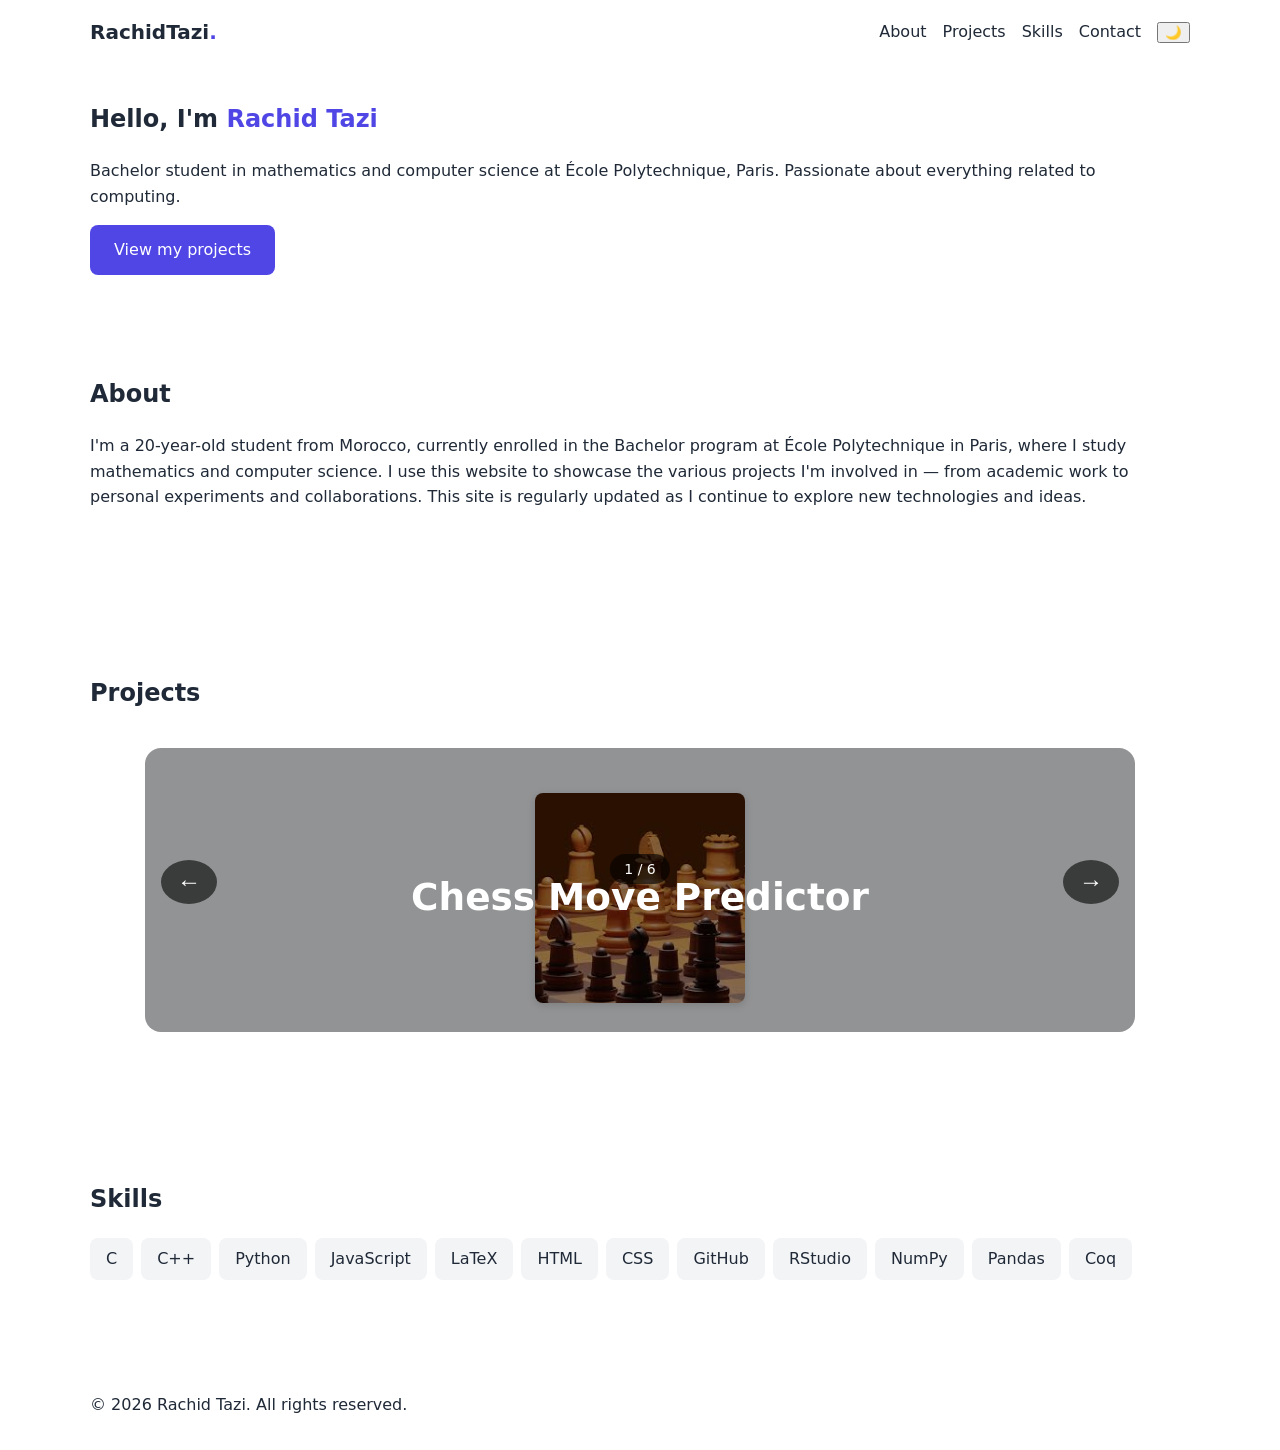
==== index.html @ f30f595a "Initial commit - deploy portfolio site" ====
<!DOCTYPE html>
<html lang="en">
  <head>
    <meta charset="UTF-8" />
    <meta name="viewport" content="width=device-width, initial-scale=1.0" />
    <title>Portfolio • Rachid Tazi</title>
    <link rel="stylesheet" href="styles/style.css" />
  </head>
  <body>
    <header>
      <nav id="navbar" class="container">
        <a href="#" class="logo">RachidTazi<span class="accent">.</span></a>
        <button id="nav-toggle" aria-label="Toggle navigation">
          <span></span><span></span><span></span>
        </button>
        <ul class="nav-links">
          <li><a href="#about">About</a></li>
          <li><a href="#projects">Projects</a></li>
          <li><a href="#skills">Skills</a></li>
          <li><a href="#contact">Contact</a></li>
          <li><button id="theme-toggle" aria-label="Toggle theme">🌙</button></li>
        </ul>
      </nav>
    </header>

    <main>
      <section id="hero" class="container">
        <h1>Hello, I'm <span class="accent">Rachid Tazi</span></h1>
        <p class="subtitle">
          Bachelor student in mathematics and computer science at École Polytechnique, Paris.
          Passionate about everything related to computing.
        </p>
        <a href="https://github.com/Rach0o0/Portfolio/tree/main" class="btn primary">View my projects</a>
      </section>

      <section id="about" class="container section">
        <h2>About</h2>
        <p>
          I'm a 20-year-old student from Morocco, currently enrolled in the Bachelor program at
          École Polytechnique in Paris, where I study mathematics and computer science. I use this
          website to showcase the various projects I'm involved in — from academic work to personal
          experiments and collaborations. This site is regularly updated as I continue to explore
          new technologies and ideas.
        </p>
      </section>

      <section id="projects" class="container section">
        <h2>Projects</h2>

        <!-- Slide counter -->
        <div id="slide-counter" class="slide-counter">1 / 6</div>

        <!-- Project cards will be dynamically inserted here -->
        <div id="projects-slider" class="container"></div>
      </section>

      <section id="skills" class="container section">
        <h2>Skills</h2>
        <ul id="skills-list" class="skills-list">
          <!-- Skills will be dynamically inserted by script.js -->
        </ul>
      </section>

    </main>

    <footer class="container">
      <p>© <span id="year"></span> Rachid Tazi. All rights reserved.</p>
    </footer>

    <script src="js/script.js"></script>
  </body>
</html>
---- styles/style.css ----
:root {
    --accent: #4f46e5;
    --bg: #ffffff;
    --text: #1f2937;
    --bg-alt: #f3f4f6;
  }
  
  [data-theme="dark"] {
    --accent: #6366f1;
    --bg: #111827;
    --text: #f9fafb;
    --bg-alt: #1f2937;
  }
  
  *, *::before, *::after {
    box-sizing: border-box;
  }
  
  body {
    margin: 0;
    font-family: system-ui, -apple-system, "Segoe UI", Roboto, sans-serif;
    line-height: 1.6;
    background: var(--bg);
    color: var(--text);
    scroll-behavior: smooth;
  }
  
  .container {
    width: min(90%, 1100px);
    margin-inline: auto;
    padding-block: 1rem;
  }
  
  .logo {
    font-weight: 700;
    font-size: 1.25rem;
    text-decoration: none;
    color: var(--text);
  }
  
  .accent {
    color: var(--accent);
  }
  
  nav {
    display: flex;
    align-items: center;
    justify-content: space-between;
  }
  
  nav .nav-links {
    list-style: none;
    display: flex;
    gap: 1rem;
    margin: 0;
    padding: 0;
  }
  
  nav a {
    text-decoration: none;
    color: var(--text);
    font-weight: 500;
  }
  
  .btn {
    display: inline-block;
    padding: 0.75rem 1.5rem;
    border-radius: 0.5rem;
    text-decoration: none;
    border: none;
    cursor: pointer;
  }
  
  .btn.primary {
    background: var(--accent);
    color: #fff;
  }
  
  .section {
    padding-block: 4rem;
  }
  
  #projects-slider {
    position: relative;
    overflow: hidden;
    height: 300px;
    border-radius: 1rem;
  }
  
  .slider-track {
    display: flex;
    transition: transform 0.5s ease-in-out;
    width: 100%;
    height: 100%;
  }
  
  .slide {
    min-width: 100%;
    height: 300px;
    background-color: var(--bg-alt); /* couleur d’arrière-plan unie */
    border-radius: 1rem;
    display: flex;
    flex-direction: column;
    align-items: center;
    justify-content: center;
    position: relative;
    text-decoration: none;
    overflow: hidden;
  }

  
  .slide-img {
    max-height: 70%;
    max-width: 90%;
    object-fit: contain;
    display: block;
    border-radius: 0.5rem;
    box-shadow: 0 2px 8px rgba(0, 0, 0, 0.15);
  }
  
  
  .slide .overlay {
    position: absolute;
    inset: 0;
    background: rgba(0, 0, 0, 0.4);
    display: flex;
    align-items: center;
    justify-content: center;
    color: white;
    font-size: 2rem;
  }
  
  .slider-btn {
    position: absolute;
    top: 50%;
    transform: translateY(-50%);
    background: rgba(0, 0, 0, 0.6);
    color: white;
    border: none;
    padding: 0.5rem 1rem;
    font-size: 1.5rem;
    cursor: pointer;
    z-index: 10;
    border-radius: 50%;
  }
  
  .slider-btn.prev {
    left: 1rem;
  }
  
  .slider-btn.next {
    right: 1rem;
  }
  
  .skills-list {
    display: flex;
    flex-wrap: wrap;
    gap: 0.5rem;
    list-style: none;
    padding: 0;
  }
  
  .skills-list li {
    background: var(--bg-alt);
    padding: 0.5rem 1rem;
    border-radius: 0.5rem;
  }
  
  #nav-toggle {
    display: none;
    flex-direction: column;
    gap: 0.25rem;
    background: transparent;
    border: none;
  }
  
  #nav-toggle span {
    width: 24px;
    height: 3px;
    background: var(--text);
    border-radius: 3px;
  }
  
  @media (max-width: 768px) {
    #nav-toggle {
      display: flex;
    }
    nav .nav-links {
      position: absolute;
      top: 64px;
      right: 1rem;
      flex-direction: column;
      background: var(--bg);
      padding: 1rem;
      border-radius: 0.75rem;
      display: none;
    }
    nav .nav-links.open {
      display: flex;
    }
  }
  
  .slide-counter {
    position: absolute;
    bottom: 1rem;
    left: 50%;
    transform: translateX(-50%);
    background: rgba(0, 0, 0, 0.6);
    color: #fff;
    padding: 0.25rem 0.9rem;
    border-radius: 9999px;
    font-size: 0.875rem;
    pointer-events: none;      /* ignore clicks */
    z-index: 15;
  }
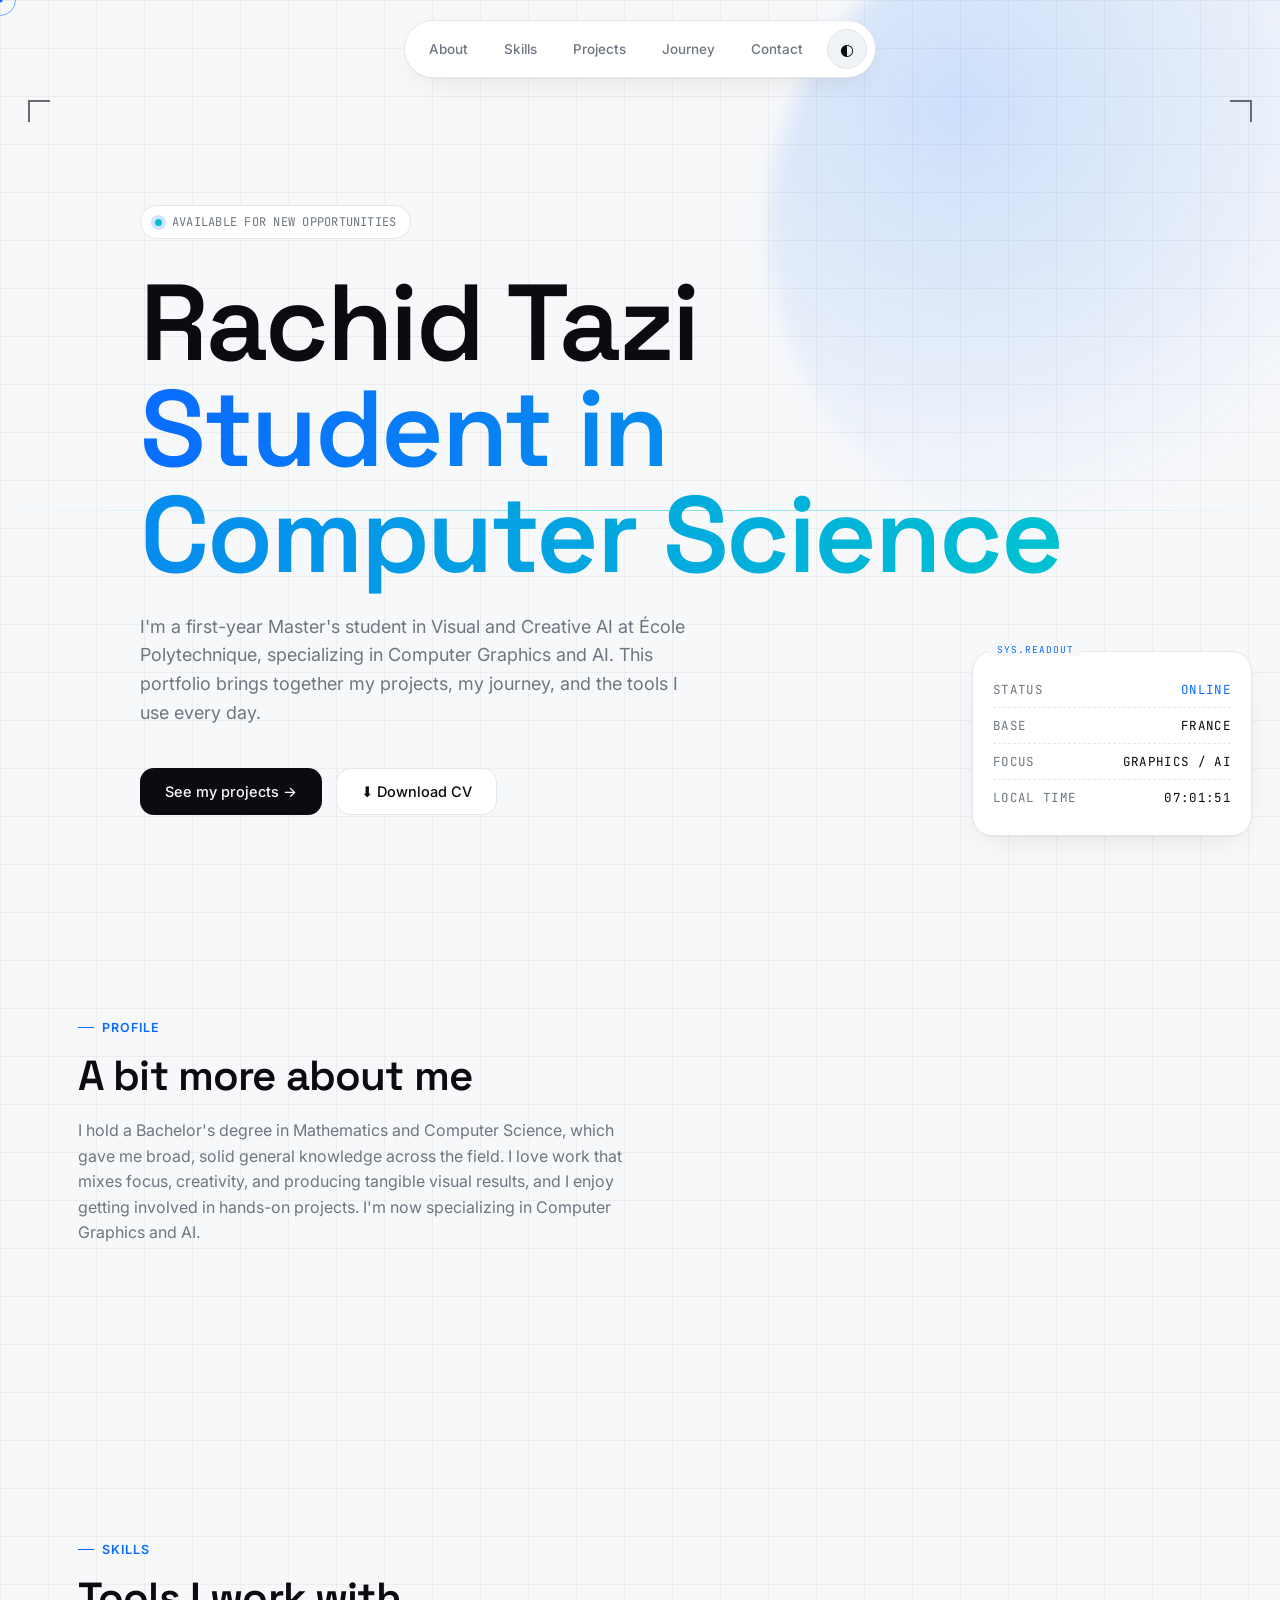
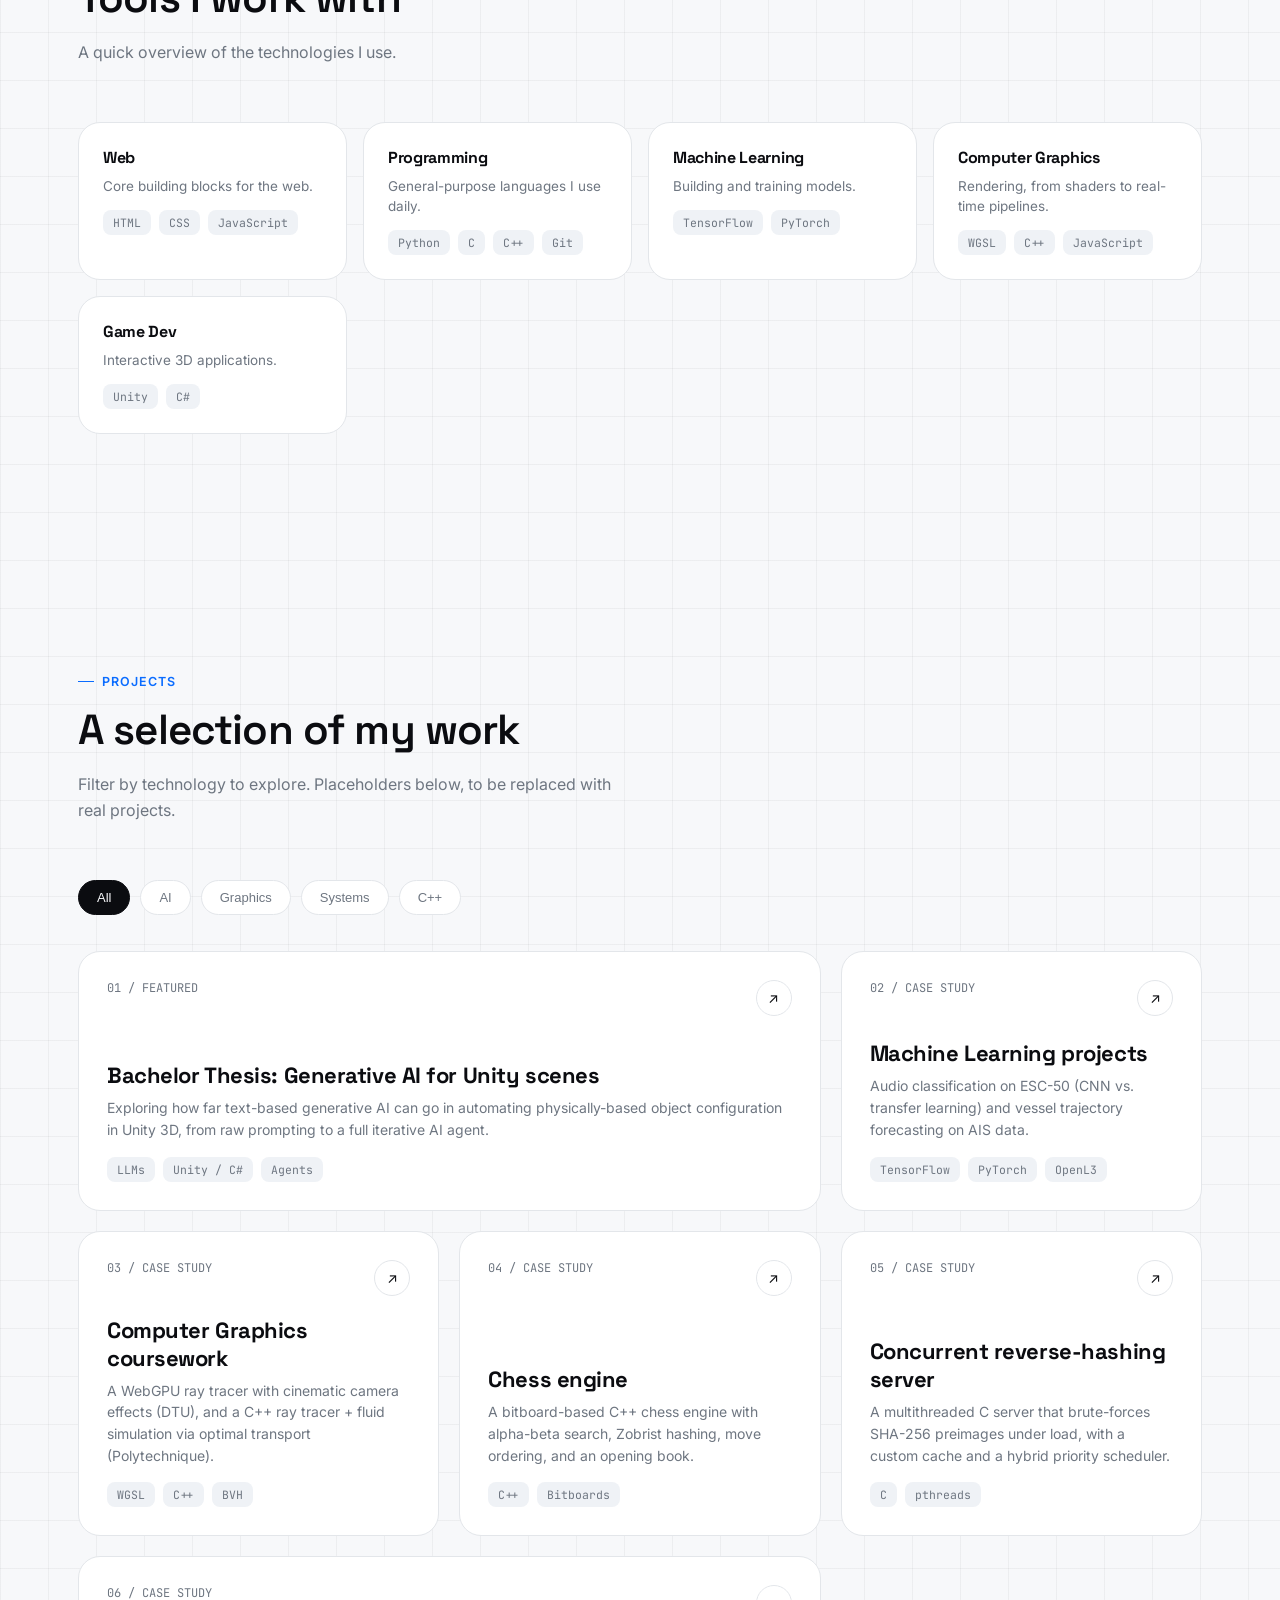
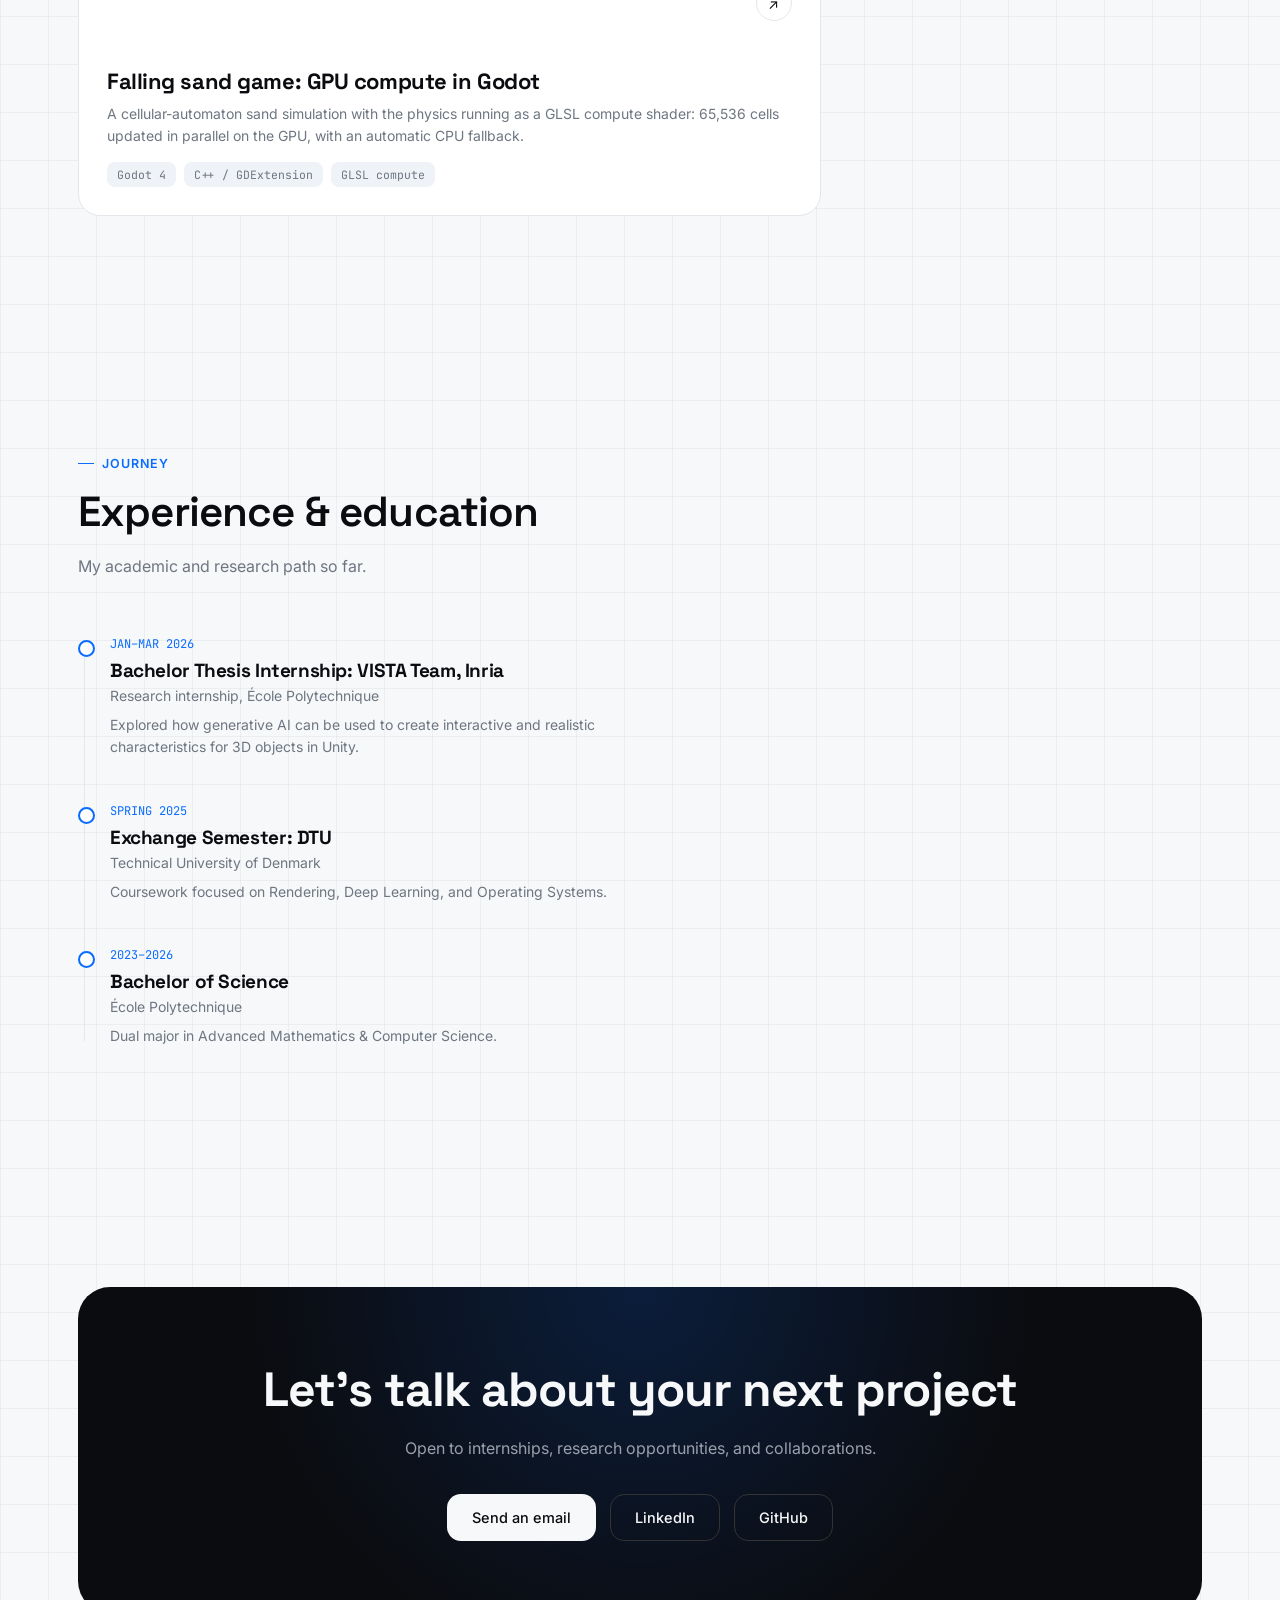
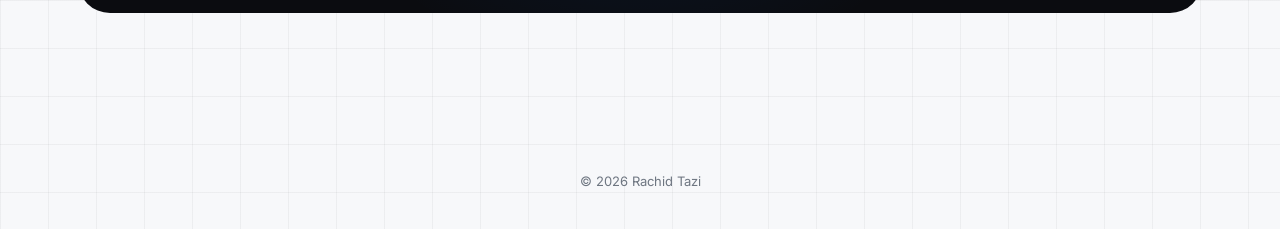
==== commit b04e49f6: "new version of website : 2026" ====
--- a/index.html
+++ b/index.html
@@ -1,72 +1,285 @@
-<!DOCTYPE html>
-<html lang="en">
-  <head>
-    <meta charset="UTF-8" />
-    <meta name="viewport" content="width=device-width, initial-scale=1.0" />
-    <title>Portfolio • Rachid Tazi</title>
-    <link rel="stylesheet" href="styles/style.css" />
-  </head>
-  <body>
-    <header>
-      <nav id="navbar" class="container">
-        <a href="#" class="logo">RachidTazi<span class="accent">.</span></a>
-        <button id="nav-toggle" aria-label="Toggle navigation">
-          <span></span><span></span><span></span>
-        </button>
-        <ul class="nav-links">
-          <li><a href="#about">About</a></li>
-          <li><a href="#projects">Projects</a></li>
-          <li><a href="#skills">Skills</a></li>
-          <li><a href="#contact">Contact</a></li>
-          <li><button id="theme-toggle" aria-label="Toggle theme">🌙</button></li>
-        </ul>
-      </nav>
-    </header>
-
-    <main>
-      <section id="hero" class="container">
-        <h1>Hello, I'm <span class="accent">Rachid Tazi</span></h1>
-        <p class="subtitle">
-          Bachelor student in mathematics and computer science at École Polytechnique, Paris.
-          Passionate about everything related to computing.
-        </p>
-        <a href="https://github.com/Rach0o0/Portfolio/tree/main" class="btn primary">View my projects</a>
-      </section>
-
-      <section id="about" class="container section">
-        <h2>About</h2>
-        <p>
-          I'm a 20-year-old student from Morocco, currently enrolled in the Bachelor program at
-          École Polytechnique in Paris, where I study mathematics and computer science. I use this
-          website to showcase the various projects I'm involved in — from academic work to personal
-          experiments and collaborations. This site is regularly updated as I continue to explore
-          new technologies and ideas.
-        </p>
-      </section>
-
-      <section id="projects" class="container section">
-        <h2>Projects</h2>
-
-        <!-- Slide counter -->
-        <div id="slide-counter" class="slide-counter">1 / 6</div>
-
-        <!-- Project cards will be dynamically inserted here -->
-        <div id="projects-slider" class="container"></div>
-      </section>
-
-      <section id="skills" class="container section">
-        <h2>Skills</h2>
-        <ul id="skills-list" class="skills-list">
-          <!-- Skills will be dynamically inserted by script.js -->
-        </ul>
-      </section>
-
-    </main>
-
-    <footer class="container">
-      <p>© <span id="year"></span> Rachid Tazi. All rights reserved.</p>
-    </footer>
-
-    <script src="js/script.js"></script>
-  </body>
-</html>
+<!DOCTYPE html>
+<html lang="fr">
+<head>
+<meta charset="UTF-8">
+<meta name="viewport" content="width=device-width, initial-scale=1.0">
+<title>Rachid Tazi | Portfolio</title>
+<meta name="description" content="Rachid Tazi, Computer Science student specializing in Computer Graphics and AI.">
+<link rel="preconnect" href="https://fonts.googleapis.com">
+<link href="https://fonts.googleapis.com/css2?family=Space+Grotesk:wght@400;500;600;700&family=Inter:wght@400;500;600&family=JetBrains+Mono:wght@400;500&display=swap" rel="stylesheet">
+<link rel="stylesheet" href="style.css">
+</head>
+<body>
+
+<div id="boot">
+  <div class="boot-line">&gt; INITIALIZING PORTFOLIO...</div>
+  <div class="boot-line">&gt; LOADING PROJECTS...</div>
+  <div class="boot-line">&gt; READY.</div>
+  <div class="bar"><div class="bar-fill"></div></div>
+</div>
+
+<div class="cursor-dot" id="cursorDot"></div>
+<div class="cursor-ring" id="cursorRing"></div>
+
+<nav class="nav-pill">
+  <a href="#about">About</a>
+  <a href="#skills">Skills</a>
+  <a href="#projects">Projects</a>
+  <a href="#experience">Journey</a>
+  <a href="#contact">Contact</a>
+  <div class="nav-toggle" id="themeToggle" title="Toggle theme">◐</div>
+</nav>
+
+<header class="hero">
+  <div class="corner tl"></div>
+  <div class="corner tr"></div>
+  <div class="scanline"></div>
+  <div class="orb"></div>
+  <div class="wrap">
+    <div class="status-line mono"><span class="dot"></span> AVAILABLE FOR NEW OPPORTUNITIES</div>
+    <h1>Rachid Tazi<br><span>Student in Computer Science</span></h1>
+    <p class="lead">I'm a first-year Master's student in Visual and Creative AI at École Polytechnique, specializing in Computer Graphics and AI. This portfolio brings together my projects, my journey, and the tools I use every day.</p>
+    <div class="hero-actions">
+      <a href="#projects" class="btn btn-primary">See my projects →</a>
+      <a href="assets/CV_Rachid_Tazi.pdf" class="btn btn-ghost" target="_blank" rel="noopener">⬇ Download CV</a>
+    </div>
+  </div>
+  <div class="console mono">
+    <div class="row"><span class="label">STATUS</span><span class="val live">ONLINE</span></div>
+    <div class="row"><span class="label">BASE</span><span class="val">FRANCE</span></div>
+    <div class="row"><span class="label">FOCUS</span><span class="val">GRAPHICS / AI</span></div>
+    <div class="row"><span class="label">LOCAL TIME</span><span class="val" id="clock">--:--:--</span></div>
+  </div>
+</header>
+
+<section id="about">
+  <div class="wrap reveal">
+    <div class="eyebrow">Profile</div>
+    <h2 class="section-title">A bit more about me</h2>
+    <p class="section-sub">I hold a Bachelor's degree in Mathematics and Computer Science, which gave me broad, solid general knowledge across the field. I love work that mixes focus, creativity, and producing tangible visual results, and I enjoy getting involved in hands-on projects. I'm now specializing in Computer Graphics and AI.</p>
+  </div>
+</section>
+
+<section id="skills">
+  <div class="wrap">
+    <div class="eyebrow reveal">Skills</div>
+    <h2 class="section-title reveal">Tools I work with</h2>
+    <p class="section-sub reveal">A quick overview of the technologies I use.</p>
+    <div class="skills-grid">
+      <div class="skill-card reveal">
+        <h3>Web</h3>
+        <p>Core building blocks for the web.</p>
+        <div class="chip-row"><span class="chip">HTML</span><span class="chip">CSS</span><span class="chip">JavaScript</span></div>
+      </div>
+      <div class="skill-card reveal">
+        <h3>Programming</h3>
+        <p>General-purpose languages I use daily.</p>
+        <div class="chip-row"><span class="chip">Python</span><span class="chip">C</span><span class="chip">C++</span><span class="chip">Git</span></div>
+      </div>
+      <div class="skill-card reveal">
+        <h3>Machine Learning</h3>
+        <p>Building and training models.</p>
+        <div class="chip-row"><span class="chip">TensorFlow</span><span class="chip">PyTorch</span></div>
+      </div>
+      <div class="skill-card reveal">
+        <h3>Computer Graphics</h3>
+        <p>Rendering, from shaders to real-time pipelines.</p>
+        <div class="chip-row"><span class="chip">WGSL</span><span class="chip">C++</span><span class="chip">JavaScript</span></div>
+      </div>
+      <div class="skill-card reveal">
+        <h3>Game Dev</h3>
+        <p>Interactive 3D applications.</p>
+        <div class="chip-row"><span class="chip">Unity</span><span class="chip">C#</span></div>
+      </div>
+    </div>
+  </div>
+</section>
+
+<section id="projects">
+  <div class="wrap">
+    <div class="eyebrow reveal">Projects</div>
+    <h2 class="section-title reveal">A selection of my work</h2>
+    <p class="section-sub reveal">Filter by technology to explore. Placeholders below, to be replaced with real projects.</p>
+
+    <div class="filters reveal">
+      <button class="filter-btn active" data-filter="all">All</button>
+      <button class="filter-btn" data-filter="ai">AI</button>
+      <button class="filter-btn" data-filter="graphics">Graphics</button>
+      <button class="filter-btn" data-filter="systems">Systems</button>
+      <button class="filter-btn" data-filter="cpp">C++</button>
+    </div>
+
+    <div class="projects-grid" id="projectsGrid">
+      <a href="projects/thesis.html" class="project-card large reveal" data-tags="ai graphics" style="cursor:none;">
+        <div class="hud tl"></div><div class="hud br"></div>
+        <div class="project-top">
+          <span class="project-index">01 / FEATURED</span>
+          <span class="project-link">↗</span>
+        </div>
+        <div>
+          <h3>Bachelor Thesis: Generative AI for Unity scenes</h3>
+          <p>Exploring how far text-based generative AI can go in automating physically-based object configuration in Unity 3D, from raw prompting to a full iterative AI agent.</p>
+          <div class="chip-row"><span class="chip">LLMs</span><span class="chip">Unity / C#</span><span class="chip">Agents</span></div>
+        </div>
+      </a>
+      <a href="projects/machine-learning.html" class="project-card small reveal" data-tags="ai" style="cursor:none;">
+        <div class="hud tl"></div><div class="hud br"></div>
+        <div class="project-top">
+          <span class="project-index">02 / CASE STUDY</span>
+          <span class="project-link">↗</span>
+        </div>
+        <div>
+          <h3>Machine Learning projects</h3>
+          <p>Audio classification on ESC-50 (CNN vs. transfer learning) and vessel trajectory forecasting on AIS data.</p>
+          <div class="chip-row"><span class="chip">TensorFlow</span><span class="chip">PyTorch</span><span class="chip">OpenL3</span></div>
+        </div>
+      </a>
+      <a href="projects/graphics.html" class="project-card small reveal" data-tags="graphics" style="cursor:none;">
+        <div class="hud tl"></div><div class="hud br"></div>
+        <div class="project-top">
+          <span class="project-index">03 / CASE STUDY</span>
+          <span class="project-link">↗</span>
+        </div>
+        <div>
+          <h3>Computer Graphics coursework</h3>
+          <p>A WebGPU ray tracer with cinematic camera effects (DTU), and a C++ ray tracer + fluid simulation via optimal transport (Polytechnique).</p>
+          <div class="chip-row"><span class="chip">WGSL</span><span class="chip">C++</span><span class="chip">BVH</span></div>
+        </div>
+      </a>
+      <a href="projects/chess.html" class="project-card small reveal" data-tags="cpp" style="cursor:none;">
+        <div class="hud tl"></div><div class="hud br"></div>
+        <div class="project-top">
+          <span class="project-index">04 / CASE STUDY</span>
+          <span class="project-link">↗</span>
+        </div>
+        <div>
+          <h3>Chess engine</h3>
+          <p>A bitboard-based C++ chess engine with alpha-beta search, Zobrist hashing, move ordering, and an opening book.</p>
+          <div class="chip-row"><span class="chip">C++</span><span class="chip">Bitboards</span></div>
+        </div>
+      </a>
+      <a href="projects/systems.html" class="project-card small reveal" data-tags="systems" style="cursor:none;">
+        <div class="hud tl"></div><div class="hud br"></div>
+        <div class="project-top">
+          <span class="project-index">05 / CASE STUDY</span>
+          <span class="project-link">↗</span>
+        </div>
+        <div>
+          <h3>Concurrent reverse-hashing server</h3>
+          <p>A multithreaded C server that brute-forces SHA-256 preimages under load, with a custom cache and a hybrid priority scheduler.</p>
+          <div class="chip-row"><span class="chip">C</span><span class="chip">pthreads</span></div>
+        </div>
+      </a>
+      <a href="projects/falling-sand.html" class="project-card large reveal" data-tags="graphics cpp" style="cursor:none;">
+        <div class="hud tl"></div><div class="hud br"></div>
+        <div class="project-top">
+          <span class="project-index">06 / CASE STUDY</span>
+          <span class="project-link">↗</span>
+        </div>
+        <div>
+          <h3>Falling sand game: GPU compute in Godot</h3>
+          <p>A cellular-automaton sand simulation with the physics running as a GLSL compute shader: 65,536 cells updated in parallel on the GPU, with an automatic CPU fallback.</p>
+          <div class="chip-row"><span class="chip">Godot 4</span><span class="chip">C++ / GDExtension</span><span class="chip">GLSL compute</span></div>
+        </div>
+      </a>
+    </div>
+  </div>
+</section>
+
+<section id="experience">
+  <div class="wrap">
+    <div class="eyebrow reveal">Journey</div>
+    <h2 class="section-title reveal">Experience & education</h2>
+    <p class="section-sub reveal">My academic and research path so far.</p>
+    <div class="timeline">
+      <div class="tl-item reveal">
+        <span class="tl-date">JAN–MAR 2026</span>
+        <h3>Bachelor Thesis Internship: VISTA Team, Inria</h3>
+        <div class="role">Research internship, École Polytechnique</div>
+        <p>Explored how generative AI can be used to create interactive and realistic characteristics for 3D objects in Unity.</p>
+      </div>
+      <div class="tl-item reveal">
+        <span class="tl-date">SPRING 2025</span>
+        <h3>Exchange Semester: DTU</h3>
+        <div class="role">Technical University of Denmark</div>
+        <p>Coursework focused on Rendering, Deep Learning, and Operating Systems.</p>
+      </div>
+      <div class="tl-item reveal">
+        <span class="tl-date">2023–2026</span>
+        <h3>Bachelor of Science</h3>
+        <div class="role">École Polytechnique</div>
+        <p>Dual major in Advanced Mathematics &amp; Computer Science.</p>
+      </div>
+    </div>
+  </div>
+</section>
+
+<section id="contact">
+  <div class="wrap reveal">
+    <div class="contact-card">
+      <h2>Let's talk about your next project</h2>
+      <p>Open to internships, research opportunities, and collaborations.</p>
+      <div class="contact-actions">
+        <a href="mailto:rachidtazi2005@gmail.com" class="btn btn-primary">Send an email</a>
+        <a href="https://www.linkedin.com/in/rachid-tazi/" class="btn btn-ghost" target="_blank" rel="noopener">LinkedIn</a>
+        <a href="https://github.com/Rach0o0" class="btn btn-ghost" target="_blank" rel="noopener">GitHub</a>
+      </div>
+    </div>
+  </div>
+</section>
+
+<footer>© 2026 Rachid Tazi</footer>
+
+<script>
+  // Boot sequence
+  window.addEventListener('load', () => {
+    setTimeout(() => { document.getElementById('boot').classList.add('hide'); }, 1500);
+  });
+
+  // Custom cursor
+  const dot = document.getElementById('cursorDot');
+  const ring = document.getElementById('cursorRing');
+  window.addEventListener('mousemove', (e) => {
+    dot.style.left = e.clientX + 'px'; dot.style.top = e.clientY + 'px';
+    ring.style.left = e.clientX + 'px'; ring.style.top = e.clientY + 'px';
+  });
+  document.querySelectorAll('a, button, .skill-card, .project-card').forEach(el => {
+    el.addEventListener('mouseenter', () => ring.classList.add('active'));
+    el.addEventListener('mouseleave', () => ring.classList.remove('active'));
+  });
+
+  // Live clock
+  const clockEl = document.getElementById('clock');
+  function tick(){ clockEl.textContent = new Date().toLocaleTimeString('fr-FR'); }
+  tick(); setInterval(tick, 1000);
+
+  // Theme toggle (état en mémoire, pas de localStorage)
+  const root = document.documentElement;
+  document.getElementById('themeToggle').addEventListener('click', () => {
+    root.classList.toggle('dark');
+  });
+
+  // Scroll reveal
+  const revealEls = document.querySelectorAll('.reveal');
+  const io = new IntersectionObserver((entries) => {
+    entries.forEach(e => { if(e.isIntersecting){ e.target.classList.add('in'); io.unobserve(e.target); } });
+  }, { threshold: 0.15 });
+  revealEls.forEach(el => io.observe(el));
+
+  // Project filters
+  const buttons = document.querySelectorAll('.filter-btn');
+  const cards = document.querySelectorAll('.project-card');
+  buttons.forEach(btn => {
+    btn.addEventListener('click', () => {
+      buttons.forEach(b => b.classList.remove('active'));
+      btn.classList.add('active');
+      const f = btn.dataset.filter;
+      cards.forEach(card => {
+        const tags = card.dataset.tags;
+        card.style.display = (f === 'all' || tags.includes(f)) ? '' : 'none';
+      });
+    });
+  });
+</script>
+</body>
+</html>
--- a/style.css
+++ b/style.css
@@ -0,0 +1,342 @@
+:root{
+    --bg:#F7F8FA;
+    --surface:#FFFFFF;
+    --surface-2:#EFF2F6;
+    --ink:#0B0C10;
+    --muted:#6E7681;
+    --accent:#0A6CFF;
+    --accent-2:#00C2D1;
+    --line:#E3E6EA;
+    --glow: rgba(10,108,255,0.18);
+    --grid-line: rgba(10,12,16,0.045);
+    --radius: 22px;
+    --shadow: 0 1px 2px rgba(10,12,16,0.04), 0 12px 32px -12px rgba(10,12,16,0.10);
+  }
+  html.dark{
+    --bg:#08090C;
+    --surface:#131519;
+    --surface-2:#1A1D22;
+    --ink:#F4F6F8;
+    --muted:#9AA1AC;
+    --accent:#4FA3FF;
+    --accent-2:#00D9E8;
+    --line:#24272D;
+    --glow: rgba(79,163,255,0.22);
+    --grid-line: rgba(255,255,255,0.045);
+    --shadow: 0 1px 2px rgba(0,0,0,0.3), 0 20px 44px -16px rgba(0,0,0,0.6);
+  }
+  *{box-sizing:border-box; margin:0; padding:0;}
+  html{scroll-behavior:smooth;}
+  body{
+    background:
+      linear-gradient(var(--grid-line) 1px, transparent 1px),
+      linear-gradient(90deg, var(--grid-line) 1px, transparent 1px),
+      var(--bg);
+    background-size: 48px 48px, 48px 48px, 100% 100%;
+    color:var(--ink);
+    font-family:'Inter',system-ui,sans-serif;
+    -webkit-font-smoothing:antialiased;
+    transition:background-color .4s ease, color .4s ease;
+    overflow-x:hidden;
+    cursor:none;
+  }
+  h1,h2,h3,.display{ font-family:'Space Grotesk',sans-serif; letter-spacing:-0.02em; }
+  .mono{ font-family:'JetBrains Mono',monospace; letter-spacing:0.02em; }
+  a{ color:inherit; text-decoration:none; }
+  img{ max-width:100%; display:block; }
+  .wrap{ max-width:1180px; margin:0 auto; padding:0 28px; }
+
+  /* ---------- CUSTOM CURSOR (HUD reticle) ---------- */
+  .cursor-dot, .cursor-ring{ position:fixed; top:0; left:0; pointer-events:none; z-index:9999; border-radius:50%; transform:translate(-50%,-50%); }
+  .cursor-dot{ width:5px; height:5px; background:var(--accent); }
+  .cursor-ring{ width:32px; height:32px; border:1px solid var(--accent); opacity:.55; transition: width .2s ease, height .2s ease, opacity .2s ease, background .2s ease; }
+  .cursor-ring.active{ width:52px; height:52px; background:var(--glow); opacity:.9; }
+  @media (max-width:900px){ .cursor-dot,.cursor-ring{ display:none; } body{ cursor:auto; } }
+
+  /* ---------- BOOT SEQUENCE ---------- */
+  #boot{
+    position:fixed; inset:0; z-index:10000; background:#08090C; color:#4FA3FF;
+    display:flex; flex-direction:column; align-items:center; justify-content:center;
+    font-family:'JetBrains Mono',monospace; letter-spacing:0.06em;
+    transition: opacity .6s ease, visibility .6s ease;
+  }
+  #boot .boot-line{ font-size:13px; opacity:0; margin-bottom:8px; animation: bootIn .4s ease forwards; }
+  #boot .boot-line:nth-child(1){ animation-delay:.1s; }
+  #boot .boot-line:nth-child(2){ animation-delay:.5s; }
+  #boot .boot-line:nth-child(3){ animation-delay:.9s; }
+  #boot .bar{ width:220px; height:2px; background:#1A1D22; margin-top:18px; overflow:hidden; border-radius:2px; }
+  #boot .bar-fill{ height:100%; width:0%; background:linear-gradient(90deg,#4FA3FF,#00D9E8); animation: bootBar 1.3s ease-in forwards; animation-delay:.3s; }
+  @keyframes bootIn{ to{ opacity:.85; } }
+  @keyframes bootBar{ to{ width:100%; } }
+  #boot.hide{ opacity:0; visibility:hidden; }
+
+  /* ---------- NAV ---------- */
+  .nav-pill{
+    position:fixed; top:20px; left:50%; transform:translateX(-50%);
+    z-index:100;
+    display:flex; align-items:center; gap:4px;
+    background:var(--surface);
+    border:1px solid var(--line);
+    border-radius:999px;
+    padding:8px 8px;
+    box-shadow:var(--shadow);
+    backdrop-filter: blur(12px);
+  }
+  .nav-pill a{
+    font-size:13.5px; font-weight:500; color:var(--muted);
+    padding:9px 16px; border-radius:999px; transition: all .25s ease;
+  }
+  .nav-pill a:hover{ color:var(--ink); background:var(--surface-2); }
+  .nav-toggle{
+    width:40px; height:40px; border-radius:50%;
+    display:flex; align-items:center; justify-content:center;
+    background:var(--surface-2); border:1px solid var(--line);
+    cursor:none; font-size:16px; margin-left:4px;
+    transition: transform .3s ease;
+  }
+  .nav-toggle:hover{ transform:rotate(20deg); }
+
+  /* ---------- HERO ---------- */
+  .hero{
+    position:relative;
+    min-height:100vh;
+    display:flex; flex-direction:column; justify-content:center;
+    padding-top:120px;
+    overflow:hidden;
+  }
+  .corner{ position:absolute; width:22px; height:22px; border-color:var(--accent); opacity:.6; }
+  .corner.tl{ top:100px; left:28px; border-top:2px solid; border-left:2px solid; }
+  .corner.tr{ top:100px; right:28px; border-top:2px solid; border-right:2px solid; }
+  .orb{
+    position:absolute; top:-10%; right:-10%;
+    width:640px; height:640px; border-radius:50%;
+    background: radial-gradient(circle at 30% 30%, var(--glow), transparent 70%);
+    filter: blur(10px);
+    pointer-events:none;
+    animation: floaty 12s ease-in-out infinite;
+  }
+  @keyframes floaty{
+    0%,100%{ transform: translate(0,0) scale(1); }
+    50%{ transform: translate(-30px, 40px) scale(1.06); }
+  }
+  .scanline{ position:absolute; left:0; right:0; height:1px; background:linear-gradient(90deg,transparent,var(--accent-2),transparent); opacity:.5; animation: scan 6s linear infinite; }
+  @keyframes scan{ 0%{ top:15%; } 50%{ top:80%; } 100%{ top:15%; } }
+
+  .status-line{
+    display:inline-flex; align-items:center; gap:10px;
+    font-size:12px; color:var(--muted);
+    padding:8px 14px; border:1px solid var(--line); border-radius:999px;
+    background:var(--surface); width:fit-content;
+    margin-bottom:32px;
+  }
+  .dot{ width:7px; height:7px; border-radius:50%; background:var(--accent-2); box-shadow:0 0 0 4px var(--glow); animation: pulse 2s ease-in-out infinite; }
+  @keyframes pulse{ 0%,100%{ opacity:1; } 50%{ opacity:.4; } }
+
+  .hero h1{
+    font-size: clamp(48px, 9vw, 108px);
+    font-weight:600;
+    line-height:0.98;
+    max-width: 1000px;
+  }
+  .hero h1 span{
+    background: linear-gradient(100deg, var(--accent), var(--accent-2));
+    -webkit-background-clip:text; background-clip:text; color:transparent;
+  }
+  .hero p.lead{
+    font-size:18px; color:var(--muted); max-width:560px; margin-top:24px; line-height:1.6;
+  }
+  .hero-actions{ display:flex; gap:14px; margin-top:40px; flex-wrap:wrap; }
+  .btn{
+    display:inline-flex; align-items:center; gap:8px;
+    padding:14px 24px; border-radius:14px; font-weight:500; font-size:14.5px;
+    cursor:none; border:1px solid transparent; transition: all .25s ease;
+  }
+  .btn-primary{ background:var(--ink); color:var(--bg); position:relative; overflow:hidden; }
+  .btn-primary:hover{ transform:translateY(-2px); box-shadow: 0 0 0 1px var(--accent), var(--shadow); }
+  .btn-ghost{ border-color:var(--line); background:var(--surface); }
+  .btn-ghost:hover{ border-color:var(--accent); color:var(--accent); }
+
+  .console{
+    position:absolute; right:28px; bottom:64px;
+    width:280px; background:var(--surface); border:1px solid var(--line);
+    border-radius:20px; padding:20px; box-shadow:var(--shadow);
+  }
+  .console::before{ content:'SYS.READOUT'; position:absolute; top:-9px; left:16px; background:var(--bg); padding:0 8px; font-family:'JetBrains Mono',monospace; font-size:9.5px; color:var(--accent); letter-spacing:0.1em; }
+  .console .row{ display:flex; justify-content:space-between; align-items:center; padding:9px 0; border-bottom:1px dashed var(--line); font-size:12.5px; }
+  .console .row:last-child{ border-bottom:none; }
+  .console .label{ color:var(--muted); }
+  .console .val{ font-family:'JetBrains Mono',monospace; color:var(--ink); }
+  .console .val.live{ color:var(--accent); }
+
+  /* ---------- SECTION SHARED ---------- */
+  section{ padding:120px 0; position:relative; }
+  .eyebrow{ font-size:12.5px; color:var(--accent); font-weight:600; letter-spacing:0.08em; text-transform:uppercase; margin-bottom:14px; display:flex; align-items:center; gap:8px; }
+  .eyebrow::before{ content:''; width:16px; height:1px; background:var(--accent); }
+  .section-title{ font-size: clamp(28px,4vw,42px); font-weight:600; margin-bottom:16px; }
+  .section-sub{ color:var(--muted); max-width:560px; font-size:16px; line-height:1.6; margin-bottom:56px; }
+  .reveal{ opacity:0; transform:translateY(28px); transition: opacity .7s ease, transform .7s ease; }
+  .reveal.in{ opacity:1; transform:translateY(0); }
+
+  /* ---------- ABOUT / SKILLS ---------- */
+  .skills-grid{ display:grid; grid-template-columns:repeat(auto-fit,minmax(220px,1fr)); gap:16px; }
+  .skill-card{ background:var(--surface); border:1px solid var(--line); border-radius:var(--radius); padding:24px; transition: transform .3s ease, border-color .3s ease, box-shadow .3s ease; position:relative; }
+  .skill-card:hover{ transform:translateY(-4px); border-color:var(--accent); box-shadow:0 0 0 1px var(--accent), var(--shadow); }
+  .skill-card h3{ font-size:16px; margin-bottom:8px; }
+  .skill-card p{ font-size:13.5px; color:var(--muted); line-height:1.5; }
+  .chip-row{ display:flex; flex-wrap:wrap; gap:8px; margin-top:14px; }
+  .chip{ font-size:11.5px; font-family:'JetBrains Mono',monospace; padding:5px 10px; border-radius:8px; background:var(--surface-2); color:var(--muted); }
+
+  /* ---------- PROJECTS ---------- */
+  .filters{ display:flex; flex-wrap:wrap; gap:10px; margin-bottom:36px; }
+  .filter-btn{
+    font-size:13px; font-weight:500; padding:9px 18px; border-radius:999px;
+    border:1px solid var(--line); background:var(--surface); color:var(--muted);
+    cursor:none; transition: all .25s ease;
+  }
+  .filter-btn:hover{ color:var(--ink); }
+  .filter-btn.active{ background:var(--ink); color:var(--bg); border-color:var(--ink); }
+
+  .projects-grid{ display:grid; grid-template-columns:repeat(12,1fr); gap:20px; }
+  .project-card{
+    grid-column: span 6;
+    background:var(--surface); border:1px solid var(--line); border-radius:var(--radius);
+    padding:28px; position:relative; overflow:hidden;
+    transition: transform .35s ease, box-shadow .35s ease, border-color .35s ease;
+    display:flex; flex-direction:column; justify-content:space-between; min-height:260px;
+  }
+  .project-card.large{ grid-column:span 8; }
+  .project-card.small{ grid-column:span 4; }
+  .project-card:hover{ transform:translateY(-6px); box-shadow:var(--shadow); border-color:var(--accent); }
+  .project-card::before{
+    content:''; position:absolute; inset:0; opacity:0;
+    background: radial-gradient(circle at 85% 15%, var(--glow), transparent 60%);
+    transition: opacity .4s ease;
+  }
+  .project-card:hover::before{ opacity:1; }
+  .hud{ position:absolute; width:14px; height:14px; border-color:var(--accent); opacity:0; transition:opacity .3s ease; }
+  .hud.tl{ top:10px; left:10px; border-top:1.5px solid; border-left:1.5px solid; }
+  .hud.br{ bottom:10px; right:10px; border-bottom:1.5px solid; border-right:1.5px solid; }
+  .project-card:hover .hud{ opacity:.8; }
+  .project-top{ display:flex; justify-content:space-between; align-items:flex-start; }
+  .project-index{ font-family:'JetBrains Mono',monospace; font-size:12px; color:var(--muted); }
+  .project-link{ width:36px; height:36px; border-radius:50%; border:1px solid var(--line); display:flex; align-items:center; justify-content:center; font-size:14px; transition: all .25s ease; }
+  .project-card:hover .project-link{ background:var(--accent); color:#fff; border-color:var(--accent); transform:rotate(45deg); }
+  .project-card h3{ font-size:22px; margin:20px 0 8px; }
+  .project-card p{ color:var(--muted); font-size:14px; line-height:1.55; margin-bottom:16px; }
+
+  /* ---------- EXPERIENCE TIMELINE ---------- */
+  .timeline{ position:relative; padding-left:32px; }
+  .timeline::before{ content:''; position:absolute; left:6px; top:6px; bottom:6px; width:1px; background:var(--line); }
+  .tl-item{ position:relative; padding-bottom:44px; }
+  .tl-item:last-child{ padding-bottom:0; }
+  .tl-item::before{ content:''; position:absolute; left:-32px; top:4px; width:13px; height:13px; border-radius:50%; background:var(--surface); border:2px solid var(--accent); }
+  .tl-date{ font-family:'JetBrains Mono',monospace; font-size:12px; color:var(--accent); margin-bottom:6px; display:block; }
+  .tl-item h3{ font-size:19px; margin-bottom:4px; }
+  .tl-item .role{ color:var(--muted); font-size:14px; margin-bottom:10px; }
+  .tl-item p{ color:var(--muted); font-size:14px; line-height:1.6; max-width:560px; }
+
+  /* ---------- CONTACT ---------- */
+  .contact-card{
+    background:var(--ink); color:var(--bg); border-radius:32px; padding:72px 56px;
+    text-align:center; position:relative; overflow:hidden;
+  }
+  .contact-card::before{
+    content:''; position:absolute; inset:0;
+    background: radial-gradient(circle at 50% 0%, var(--glow), transparent 60%);
+  }
+  .contact-card h2{ font-size:clamp(30px,5vw,48px); margin-bottom:18px; position:relative; }
+  .contact-card p{ color:#9AA1AC; margin-bottom:36px; position:relative; }
+  .contact-actions{ display:flex; gap:14px; justify-content:center; flex-wrap:wrap; position:relative; }
+  .contact-card .btn-primary{ background:var(--bg); color:var(--ink); }
+  .contact-card .btn-ghost{ border-color:#333; background:transparent; color:var(--bg); }
+
+  footer{ padding:40px 0; text-align:center; color:var(--muted); font-size:13px; }
+
+  @media (prefers-reduced-motion: reduce){
+    *{ animation:none !important; transition:none !important; }
+  }
+
+  @media (max-width:760px){
+    .nav-pill a:not(.nav-toggle){ display:none; }
+    .console{ display:none; }
+    .corner{ display:none; }
+    .project-card, .project-card.large, .project-card.small{ grid-column: span 12; }
+    .contact-card{ padding:48px 24px; }
+  }
+
+/* ================= PROJECT DETAIL PAGES ================= */
+.back-link{ display:inline-flex; align-items:center; gap:8px; font-size:13px; color:var(--muted); margin-bottom:28px; transition: color .25s ease; }
+.back-link:hover{ color:var(--accent); }
+
+.case-meta{ display:flex; flex-wrap:wrap; gap:10px; margin-top:28px; }
+.meta-chip{ display:flex; flex-direction:column; gap:2px; padding:12px 16px; border:1px solid var(--line); border-radius:14px; background:var(--surface); min-width:140px; }
+.meta-chip .k{ font-size:10.5px; text-transform:uppercase; letter-spacing:0.06em; color:var(--muted); font-family:'JetBrains Mono',monospace; }
+.meta-chip .v{ font-size:13.5px; font-weight:500; margin-top:2px; }
+
+.abstract-box{ background:var(--surface); border:1px solid var(--line); border-left:3px solid var(--accent); border-radius:16px; padding:28px 32px; font-size:15.5px; line-height:1.7; color:var(--ink); margin-top:16px; }
+
+.approach-steps{ display:flex; flex-direction:column; gap:0; }
+.approach-step{ display:grid; grid-template-columns:64px 1fr; gap:24px; padding:26px 0; border-bottom:1px solid var(--line); }
+.approach-step:last-child{ border-bottom:none; }
+.approach-step .anum{ font-family:'JetBrains Mono',monospace; font-size:13px; color:var(--accent); }
+.approach-step h3{ font-size:17px; margin-bottom:8px; }
+.approach-step p{ font-size:14px; color:var(--muted); line-height:1.65; max-width:640px; }
+
+.criteria-grid{ display:grid; grid-template-columns:repeat(4,1fr); gap:16px; }
+.criteria-card{ background:var(--surface); border:1px solid var(--line); border-radius:16px; padding:20px; }
+.criteria-card .ck{ font-family:'JetBrains Mono',monospace; font-size:11px; color:var(--accent); text-transform:uppercase; letter-spacing:0.05em; }
+.criteria-card p{ font-size:13px; color:var(--muted); margin-top:8px; line-height:1.55; }
+@media (max-width:800px){ .criteria-grid{ grid-template-columns:1fr 1fr; } }
+@media (max-width:500px){ .criteria-grid{ grid-template-columns:1fr; } }
+
+.future-list{ display:flex; flex-direction:column; gap:14px; }
+.future-item{ display:flex; gap:14px; align-items:flex-start; padding:16px 20px; background:var(--surface); border:1px solid var(--line); border-radius:14px; }
+.future-item .fi-dot{ width:8px; height:8px; border-radius:50%; background:var(--accent-2); margin-top:6px; flex-shrink:0; }
+.future-item p{ font-size:14px; color:var(--muted); line-height:1.6; }
+
+.diagram-wrap{ background:var(--surface); border:1px solid var(--line); border-radius:var(--radius); padding:32px; margin-top:8px; }
+
+.case-nav-footer{ display:flex; justify-content:space-between; align-items:center; padding:32px 0; border-top:1px solid var(--line); margin-top:40px; }
+
+/* ================= SHARED CASE-STUDY COMPONENTS ================= */
+.subcase-tag{ display:inline-flex; align-items:center; gap:8px; font-family:'JetBrains Mono',monospace; font-size:11.5px; color:var(--accent); background:var(--surface-2); padding:6px 14px; border-radius:999px; margin-bottom:18px; }
+.divider-line{ height:1px; background:var(--line); margin:0 0 100px; }
+.role-row{ display:flex; flex-wrap:wrap; gap:10px; margin-top:20px; }
+.role-chip{ display:flex; flex-direction:column; gap:2px; padding:12px 16px; border:1px solid var(--line); border-radius:14px; background:var(--surface); }
+.role-chip.me{ border-color:var(--accent); box-shadow:0 0 0 1px var(--accent); }
+.role-chip .rn{ font-size:13px; font-weight:600; }
+.role-chip .rt{ font-size:11.5px; color:var(--muted); }
+
+.compare-grid{ display:grid; grid-template-columns:repeat(4,1fr); gap:16px; }
+.compare-card{ background:var(--surface); border:1px solid var(--line); border-radius:16px; padding:22px; text-align:center; }
+.compare-card.best{ border-color:var(--accent); box-shadow:0 0 0 1px var(--accent); }
+.compare-card .cm-label{ font-family:'JetBrains Mono',monospace; font-size:10.5px; color:var(--muted); text-transform:uppercase; letter-spacing:0.05em; }
+.compare-card .cm-value{ font-family:'Space Grotesk',sans-serif; font-size:28px; font-weight:600; margin-top:8px; color:var(--ink); }
+.compare-card.best .cm-value{ color:var(--accent); }
+.compare-card .cm-note{ font-size:11.5px; color:var(--muted); margin-top:6px; }
+@media (max-width:800px){ .compare-grid{ grid-template-columns:1fr 1fr; } }
+
+.exp-grid{ display:grid; grid-template-columns:repeat(4,1fr); gap:16px; }
+.exp-card{ background:var(--surface); border:1px solid var(--line); border-radius:16px; padding:20px; }
+.exp-card .ek{ font-family:'JetBrains Mono',monospace; font-size:11px; color:var(--accent); text-transform:uppercase; }
+.exp-card h4{ font-size:15px; margin:8px 0 6px; }
+.exp-card p{ font-size:12.5px; color:var(--muted); line-height:1.5; }
+@media (max-width:800px){ .exp-grid{ grid-template-columns:1fr 1fr; } }
+@media (max-width:500px){ .exp-grid{ grid-template-columns:1fr; } }
+
+/* ================= MEDIA GALLERY (project pages) ================= */
+.shot-grid{ display:grid; grid-template-columns:repeat(3,1fr); gap:16px; }
+.shot{ border:1px solid var(--line); border-radius:16px; overflow:hidden; background:var(--surface); }
+.shot img, .shot video{ width:100%; height:220px; object-fit:cover; display:block; }
+.shot .cap{ padding:12px 16px; font-size:12px; color:var(--muted); border-top:1px solid var(--line); }
+.shot.wide{ grid-column:span 2; }
+.shot.wide img, .shot.wide video{ height:280px; }
+@media (max-width:800px){ .shot-grid{ grid-template-columns:1fr 1fr; } .shot.wide{ grid-column:span 2; } }
+@media (max-width:520px){ .shot-grid{ grid-template-columns:1fr; } .shot.wide{ grid-column:span 1; } }
+
+.week-strip{ display:flex; gap:14px; overflow-x:auto; padding-bottom:12px; scrollbar-width:thin; }
+.week-card{ flex:0 0 200px; border:1px solid var(--line); border-radius:14px; overflow:hidden; background:var(--surface); }
+.week-card img{ width:100%; height:130px; object-fit:cover; display:block; }
+.week-card .wk-label{ padding:10px 14px; }
+.week-card .wk-num{ font-family:'JetBrains Mono',monospace; font-size:10px; color:var(--accent); }
+.week-card .wk-title{ font-size:12.5px; margin-top:2px; }
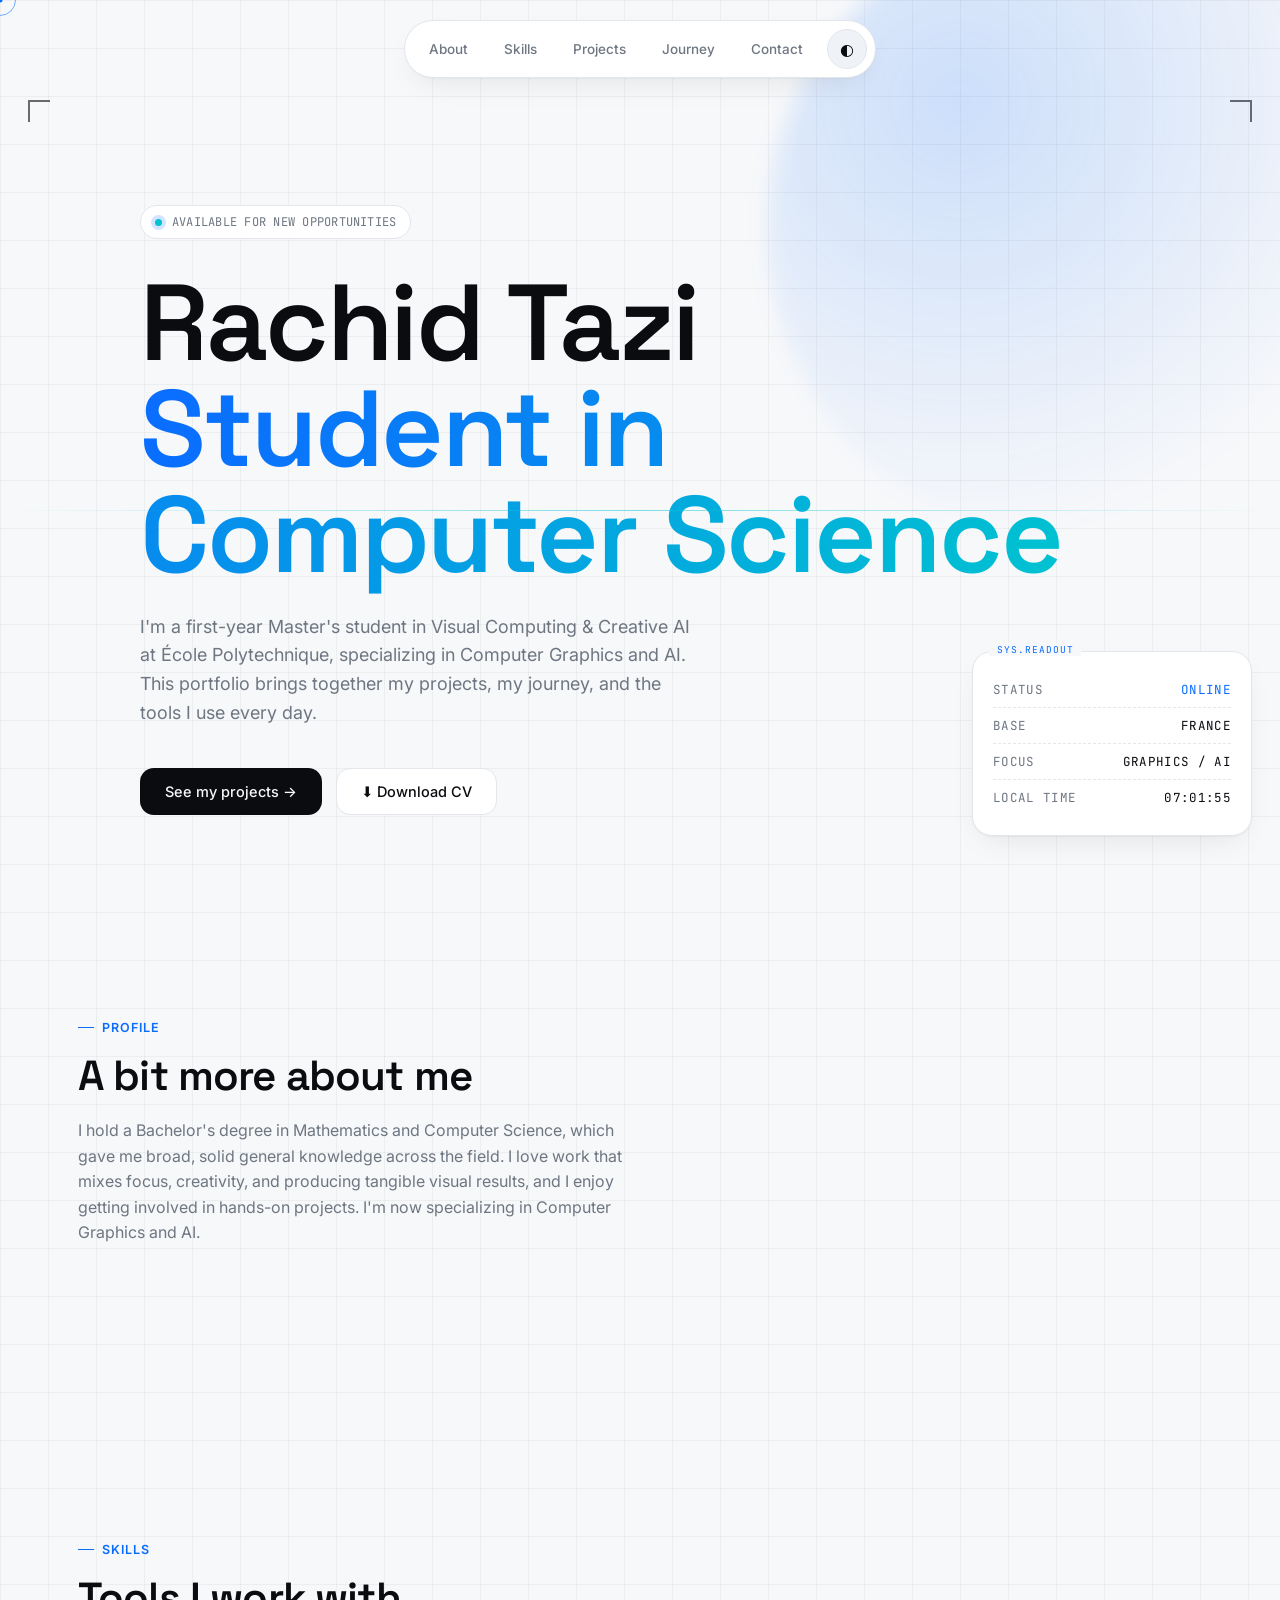
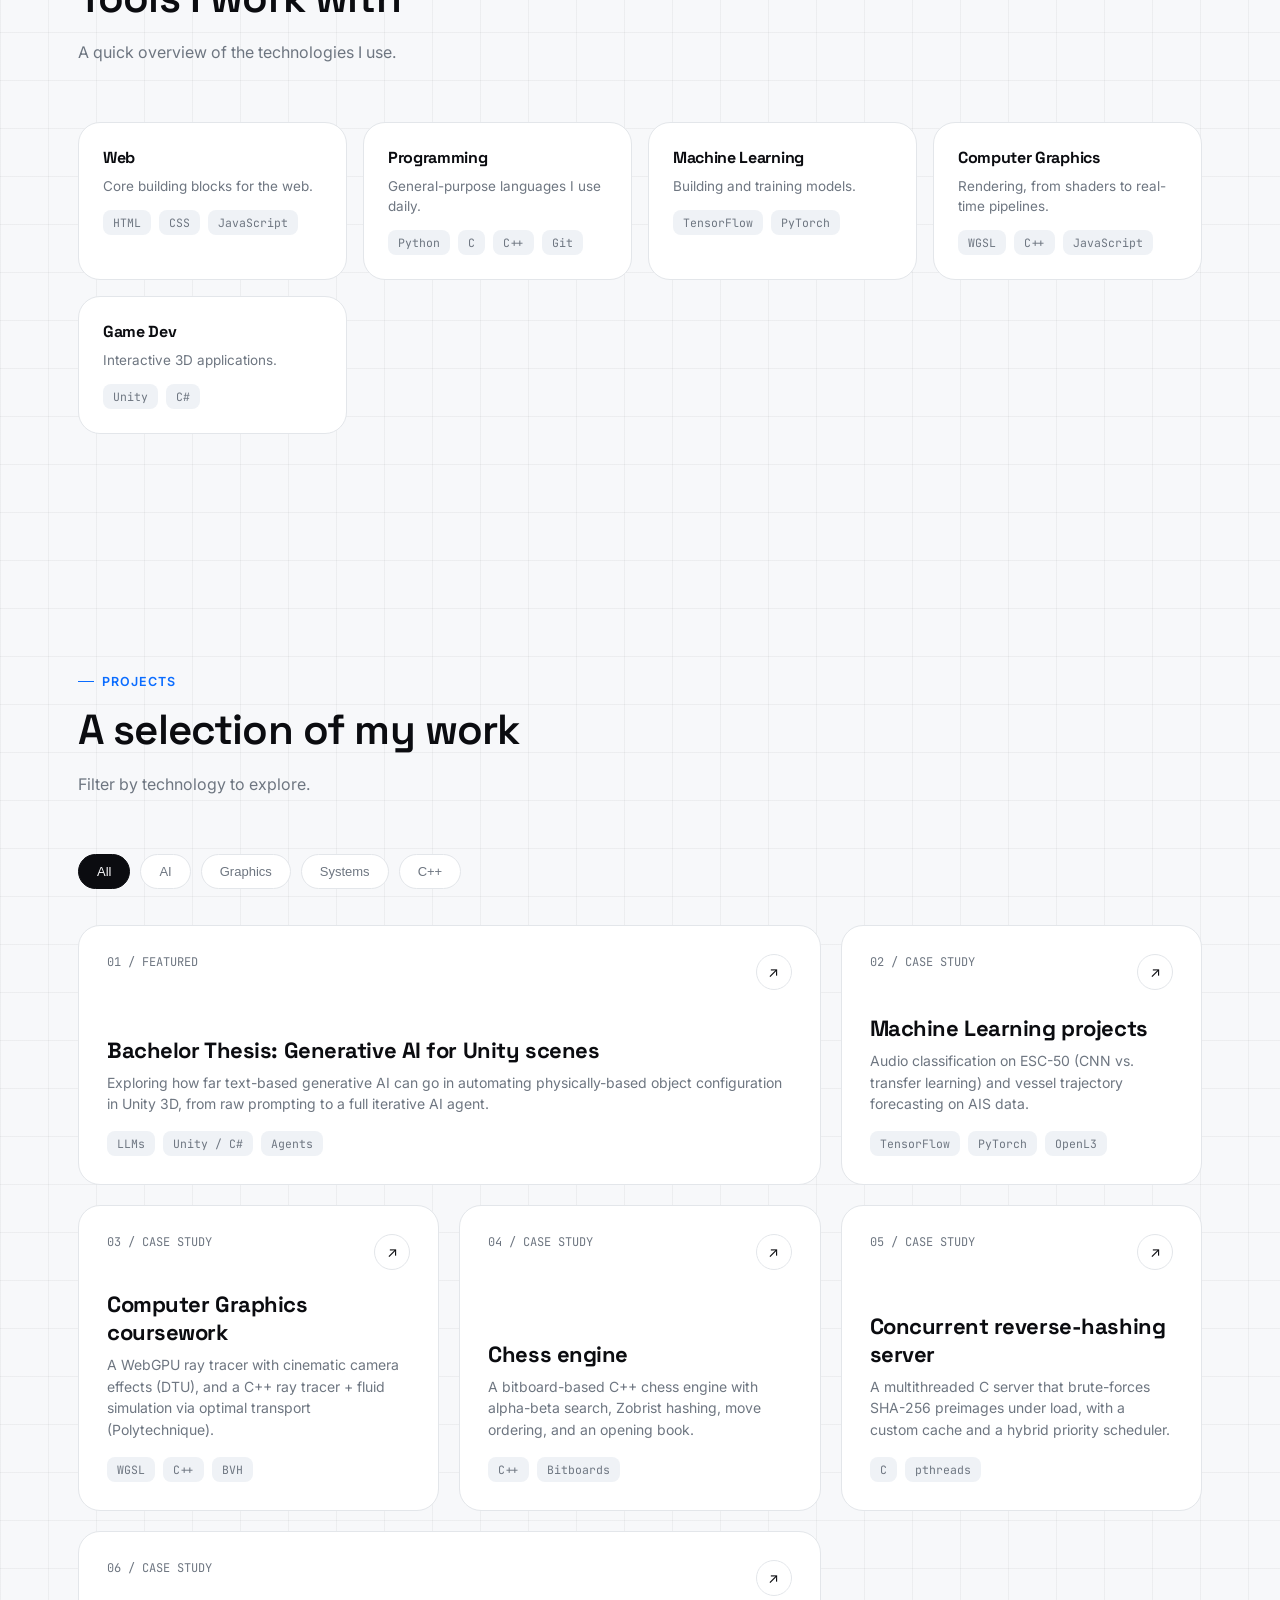
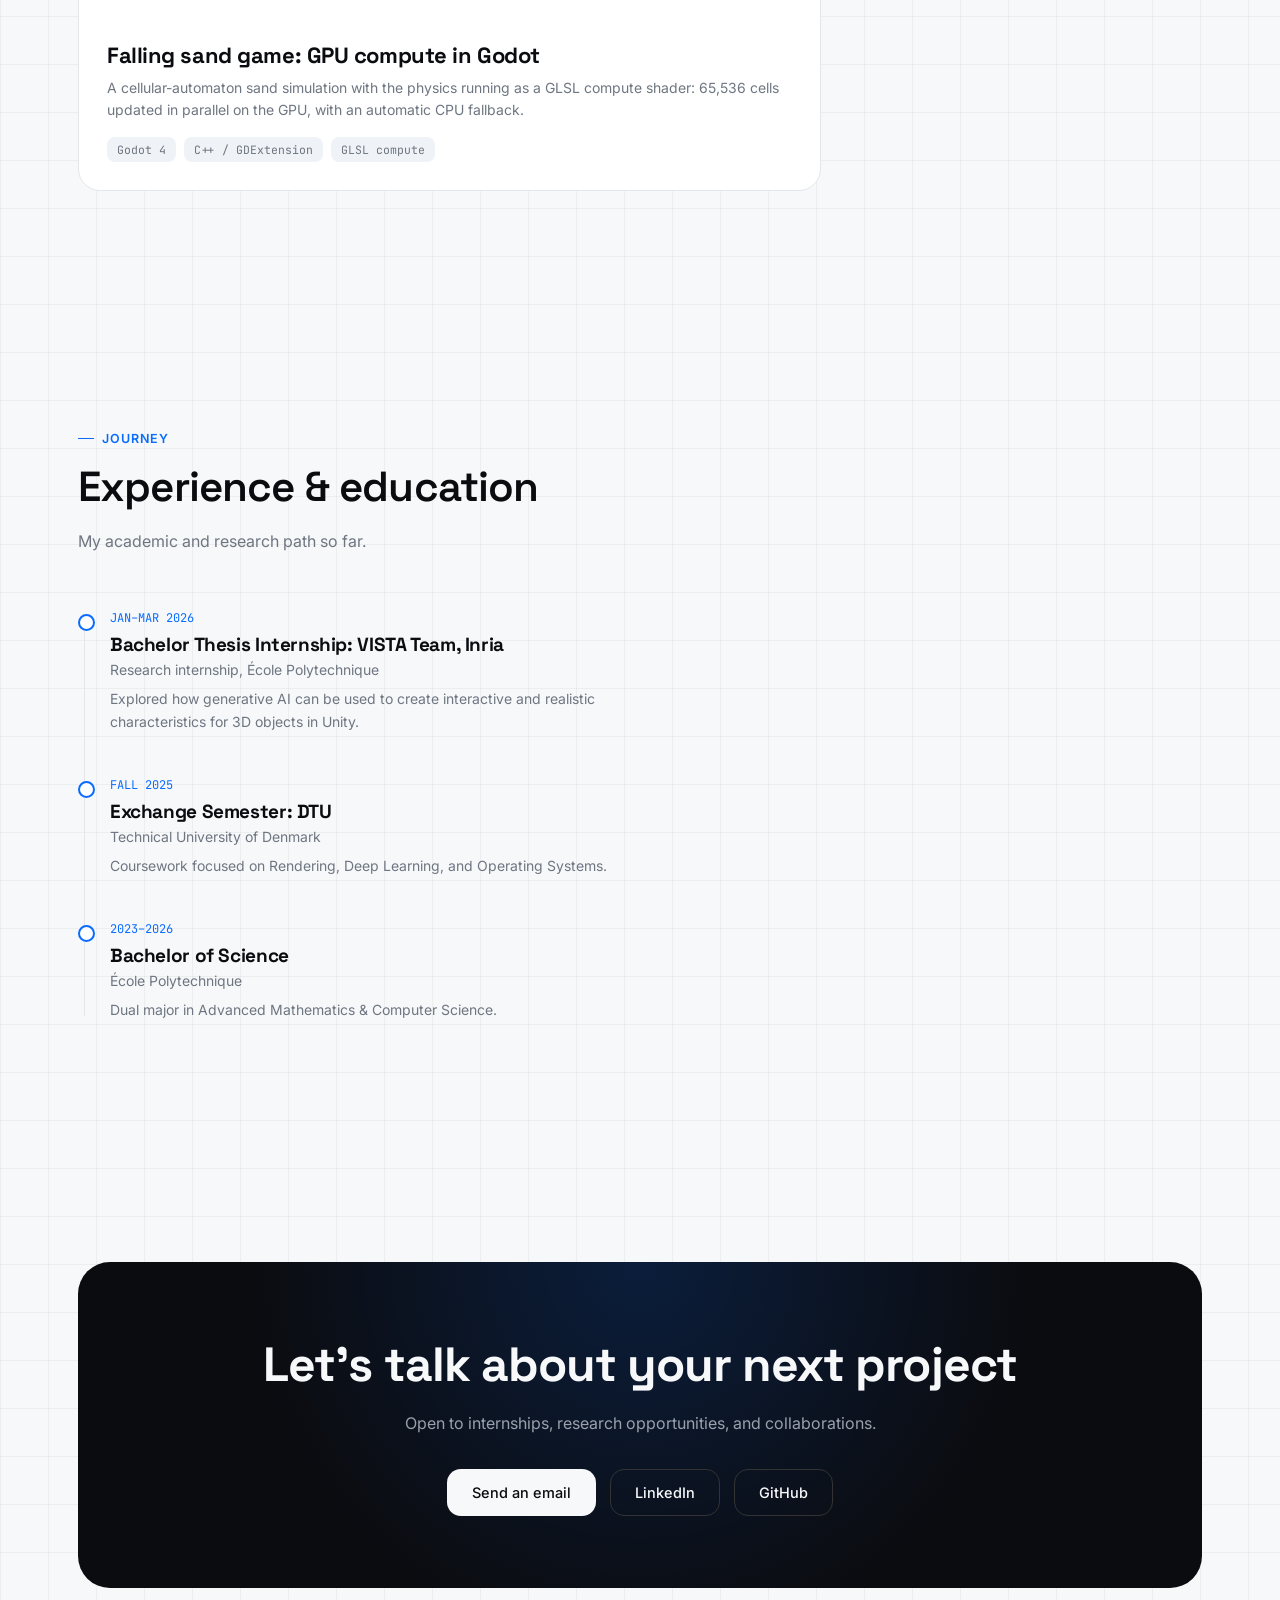
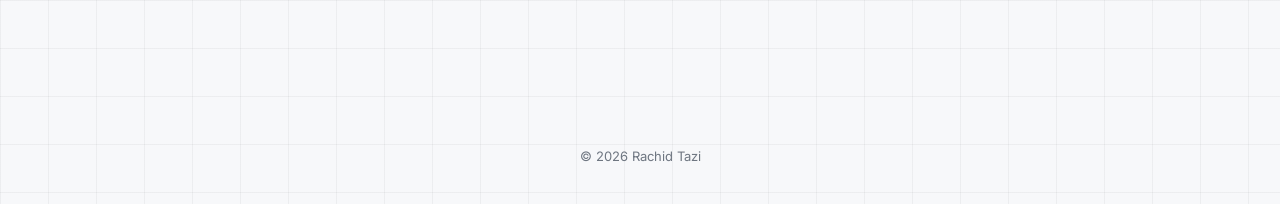
==== commit cb89d177: "small issue website" ====
--- a/index.html
+++ b/index.html
@@ -38,7 +38,7 @@
   <div class="wrap">
     <div class="status-line mono"><span class="dot"></span> AVAILABLE FOR NEW OPPORTUNITIES</div>
     <h1>Rachid Tazi<br><span>Student in Computer Science</span></h1>
-    <p class="lead">I'm a first-year Master's student in Visual and Creative AI at École Polytechnique, specializing in Computer Graphics and AI. This portfolio brings together my projects, my journey, and the tools I use every day.</p>
+    <p class="lead">I'm a first-year Master's student in Visual Computing & Creative AI at École Polytechnique, specializing in Computer Graphics and AI. This portfolio brings together my projects, my journey, and the tools I use every day.</p>
     <div class="hero-actions">
       <a href="#projects" class="btn btn-primary">See my projects →</a>
       <a href="assets/CV_Rachid_Tazi.pdf" class="btn btn-ghost" target="_blank" rel="noopener">⬇ Download CV</a>
@@ -99,7 +99,7 @@
   <div class="wrap">
     <div class="eyebrow reveal">Projects</div>
     <h2 class="section-title reveal">A selection of my work</h2>
-    <p class="section-sub reveal">Filter by technology to explore. Placeholders below, to be replaced with real projects.</p>
+    <p class="section-sub reveal">Filter by technology to explore.</p>
 
     <div class="filters reveal">
       <button class="filter-btn active" data-filter="all">All</button>
@@ -199,7 +199,7 @@
         <p>Explored how generative AI can be used to create interactive and realistic characteristics for 3D objects in Unity.</p>
       </div>
       <div class="tl-item reveal">
-        <span class="tl-date">SPRING 2025</span>
+        <span class="tl-date">FALL 2025</span>
         <h3>Exchange Semester: DTU</h3>
         <div class="role">Technical University of Denmark</div>
         <p>Coursework focused on Rendering, Deep Learning, and Operating Systems.</p>
